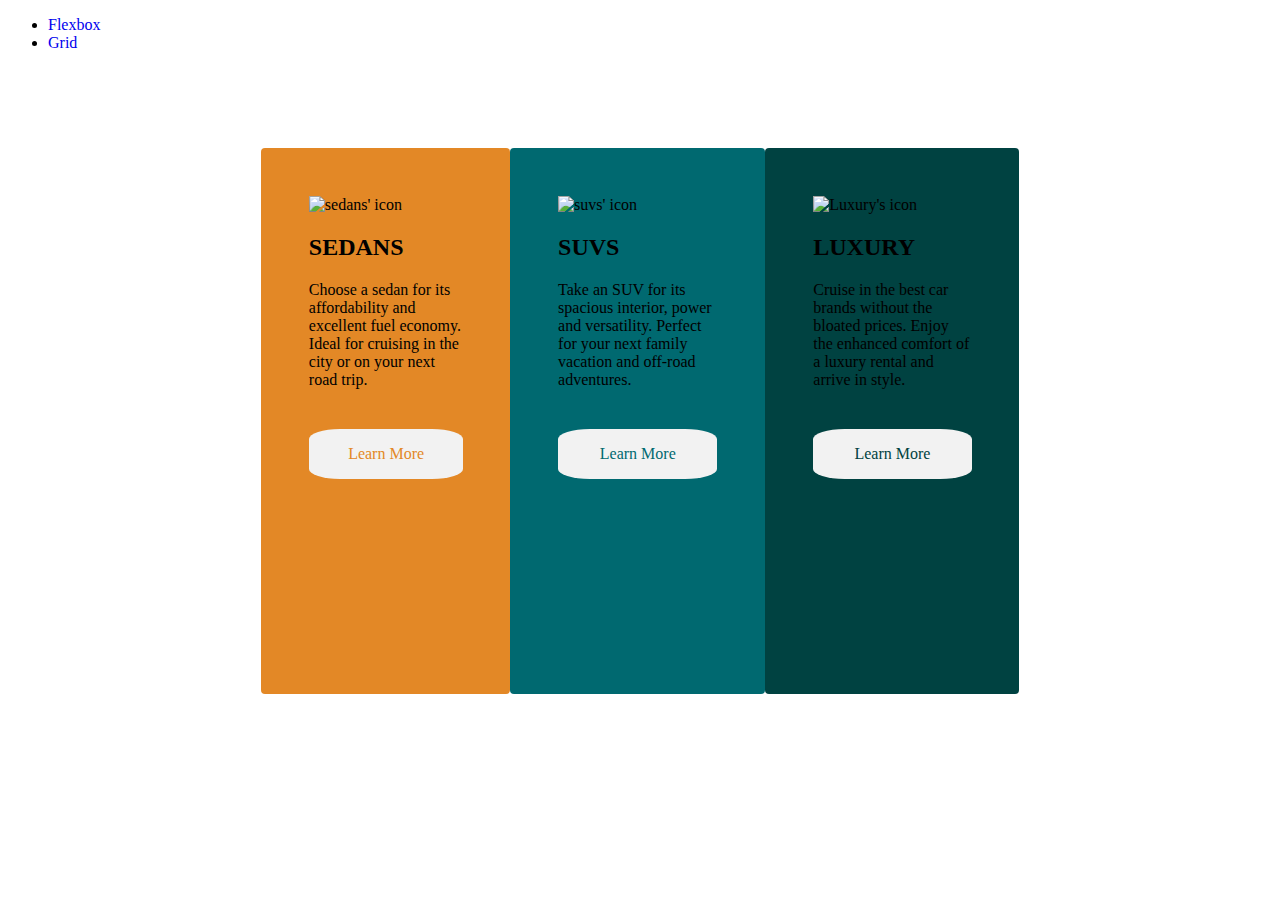
==== index.html @ 59c707a9 "Create design layout" ====
<!DOCTYPE html>
<html lang="en">

  <head>
    <meta charset="UTF-8">
    <meta http-equiv="X-UA-Compatible" content="IE=edge">
    <meta name="viewport" content="width=device-width, initial-scale=1.0">
    <link rel="stylesheet" href="./style.css">
    <title>Flexbox Task</title>
  </head>

  <body>
    <nav>
      <ul>
        <li><a href="index.html">Flexbox</a></li>
        <li><a href="about.html">Grid</a></li>
      </ul>
    </nav>

    <main class="mt6">
      <section class="container flex-column flex-row flex-center">
        <article class="sedan">
          <div>
            <img src="" alt="sedans' icon">

            <h2>SEDANS</h2>

            <p>
              Choose a sedan for its affordability and excellent
              fuel economy. Ideal for cruising in the city or on
              your next road trip.
            </p>

            <a href="" class="btn inline-block">
              Learn More
            </a>
          </div>
        </article>

        <article class="suv">
          <div>
            <img src="" alt="suvs' icon">

          <h2>SUVS</h2>

          <p>
            Take an SUV for its spacious interior, power and
            versatility. Perfect for your next family vacation
            and off-road adventures.
          </p>

          <a href="" class="btn inline-block">
            Learn More
          </a>

          </div>          
        </article>

        <article class="luxury">
          <div>
            <img src="" alt="Luxury's icon">

            <h2>LUXURY</h2>
  
            <p>
              Cruise in the best car brands without the bloated prices.
              Enjoy the enhanced comfort of a luxury rental and arrive in style.
            </p>
  
            <a href="" class="btn inline-block">
              Learn More
            </a>  
          </div>
        </article>
      </section>
    </main>
  </body>

</html>
---- style.css ----
/* General styling */

/* variable */
:root {
  --color-primary: hsl(31, 77%, 52%);
  --color-secondary: hsl(184, 100%, 22%);
  --color-tertiary: hsl(179, 100%, 13%);
  --color-white: hsla(0, 0%, 100%, 0.75);
  --color-gray: hsl(0, 0%, 95%);
}

a {
  text-decoration: none;
}

.mt6 {
  margin-top: 6em;
}

.btn {
  background-color: var(--color-gray);
  border: thin 1px var(--color-gray);
  border-radius: 0.25rem;
  margin-top: 1.5em;
  width: 80%;
  padding: 1em;
  border-radius: 20% 20% 20% 20%;
  text-align: center;
}

.flex-column {
  display: flex;
  flex-direction: column;
}

.flex-center {
  margin: auto;
  justify-content: center;
  align-items: center;
}

.container {
  width: 60%;
}

.inline-block {
  display: inline-block;
}

/* sedan */
.sedan {
  height: 50vh;
  background-color: var(--color-primary);
  border-radius: 0.25rem;
  padding: 3em;
  margin: 0;
}

.sedan a {
  color: var(--color-primary);
}

/* suv */
.suv {
  height: 50vh;
  background-color: var(--color-secondary);
  border-radius: 0.25rem;
  padding: 3em;
  margin: 0;
}

.suv a {
  color: var(--color-secondary);
}

/* luxury */
.luxury {
  height: 50vh;
  background-color: var(--color-tertiary);
  border-radius: 0.25rem;
  padding: 3em;
  margin: 0;
}

.luxury a {
  color: var(--color-tertiary);
}

/* Mobile size */
@media only screen and (min-width: 375px) {
  .flex-row {
    flex-direction: row;
  }    
}
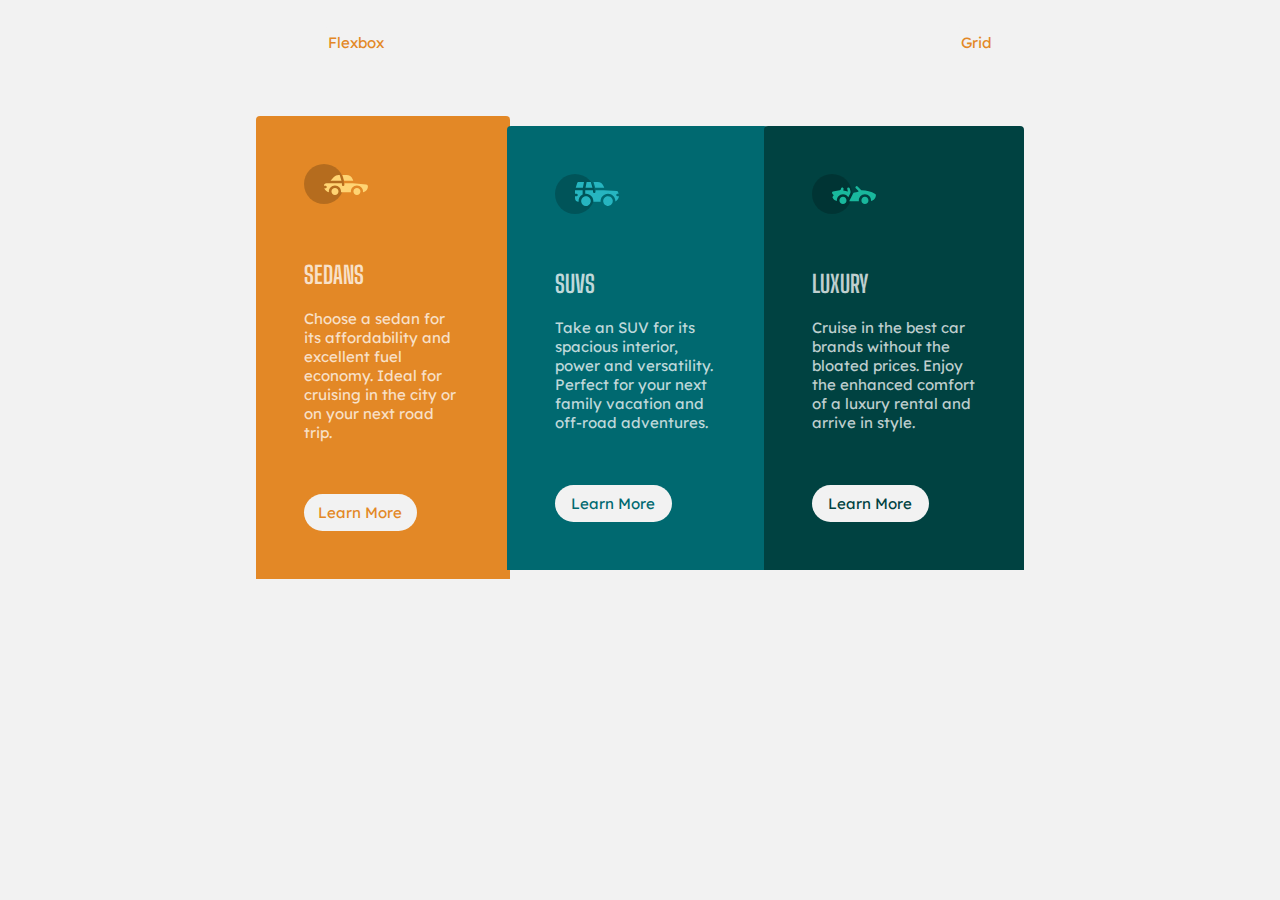
==== commit 447183b7: "Complete styling for flexbox" ====
--- a/index.html
+++ b/index.html
@@ -11,9 +11,9 @@
 
   <body>
     <nav>
-      <ul>
-        <li><a href="index.html">Flexbox</a></li>
-        <li><a href="about.html">Grid</a></li>
+      <ul class="flex">
+        <li><a href="index.html" class="btn">Flexbox</a></li>
+        <li><a href="about.html" class="btn">Grid</a></li>
       </ul>
     </nav>
 
@@ -21,7 +21,7 @@
       <section class="container flex-column flex-row flex-center">
         <article class="sedan">
           <div>
-            <img src="" alt="sedans' icon">
+            <img src="./images/icon-sedans.svg" alt="sedans' icon">
 
             <h2>SEDANS</h2>
 
@@ -39,7 +39,7 @@
 
         <article class="suv">
           <div>
-            <img src="" alt="suvs' icon">
+            <img src="./images/icon-suvs.svg" alt="suvs' icon">
 
           <h2>SUVS</h2>
 
@@ -58,7 +58,7 @@
 
         <article class="luxury">
           <div>
-            <img src="" alt="Luxury's icon">
+            <img src="./images/icon-luxury.svg" alt="Luxury's icon">
 
             <h2>LUXURY</h2>
   
--- a/style.css
+++ b/style.css
@@ -1,4 +1,5 @@
-/* General styling */
+@import url('https://fonts.googleapis.com/css2?family=Lexend+Deca:wght@100;300&display=swap');
+@import url('https://fonts.googleapis.com/css2?family=Big+Shoulders+Display:wght@300;400;500&family=Lexend+Deca:wght@100;300&display=swap');
 
 /* variable */
 :root {
@@ -9,23 +10,68 @@
   --color-gray: hsl(0, 0%, 95%);
 }
 
+/* General styling */
+body {
+  margin: 0;
+  padding: 0;
+  background: var(--color-gray);
+  font-family: 'Lexend Deca', sans-serif;
+  font-weight: 400;
+  color: var(--color-white);
+}
+
 a {
   text-decoration: none;
+  color: var(--color-primary);
+}
+
+h2 {
+  font-family: 'Big Shoulders Display', cursive;
+  font-weight: 700;
+}
+
+li {
+  list-style: none;
 }
 
 .mt6 {
-  margin-top: 6em;
+  margin-top: 4em;
 }
 
 .btn {
   background-color: var(--color-gray);
+  font-size: 15px;
   border: thin 1px var(--color-gray);
-  border-radius: 0.25rem;
+  border-radius: 30px;
   margin-top: 1.5em;
-  width: 80%;
-  padding: 1em;
-  border-radius: 20% 20% 20% 20%;
+  width: 60%;
+  padding: 0.6em;
   text-align: center;
+}
+
+.btn:hover{
+  filter: brightness(0.85);
+  transition: 0.5s;
+}
+
+.btn:active{
+  filter: brightness(0.9);
+  transition: 0.5s;
+}
+
+img {
+  margin-bottom: 2em;
+}
+
+p {
+  margin-bottom: 2em;
+  font-size: 15px;
+}
+
+.flex {
+  display: flex;
+  justify-content: space-around;
+  margin-top: 2em;
 }
 
 .flex-column {
@@ -49,11 +95,15 @@
 
 /* sedan */
 .sedan {
-  height: 50vh;
   background-color: var(--color-primary);
-  border-radius: 0.25rem;
+  border-radius: 0.25rem 0.25rem 0 0;
   padding: 3em;
   margin: 0;
+}
+
+.sedan:hover {
+  transform: scale(1.05);
+  transition: all 0.5s ease-in-out;
 }
 
 .sedan a {
@@ -62,11 +112,16 @@
 
 /* suv */
 .suv {
-  height: 50vh;
   background-color: var(--color-secondary);
-  border-radius: 0.25rem;
+  border-radius: 0.25rem 0.25rem 0 0;
   padding: 3em;
   margin: 0;
+  margin-left: -3.5px;
+}
+
+.suv:hover {
+  transform: scale(1.05);
+  transition: all 0.5s ease-in-out;  
 }
 
 .suv a {
@@ -75,11 +130,16 @@
 
 /* luxury */
 .luxury {
-  height: 50vh;
   background-color: var(--color-tertiary);
-  border-radius: 0.25rem;
+  border-radius: 0.25rem 0.25rem 0 0;
   padding: 3em;
   margin: 0;
+  margin-left: -3.5px;
+}
+
+.luxury:hover {
+  transform: scale(1.05);
+  transition: all 0.5s ease-in-out;  
 }
 
 .luxury a {
